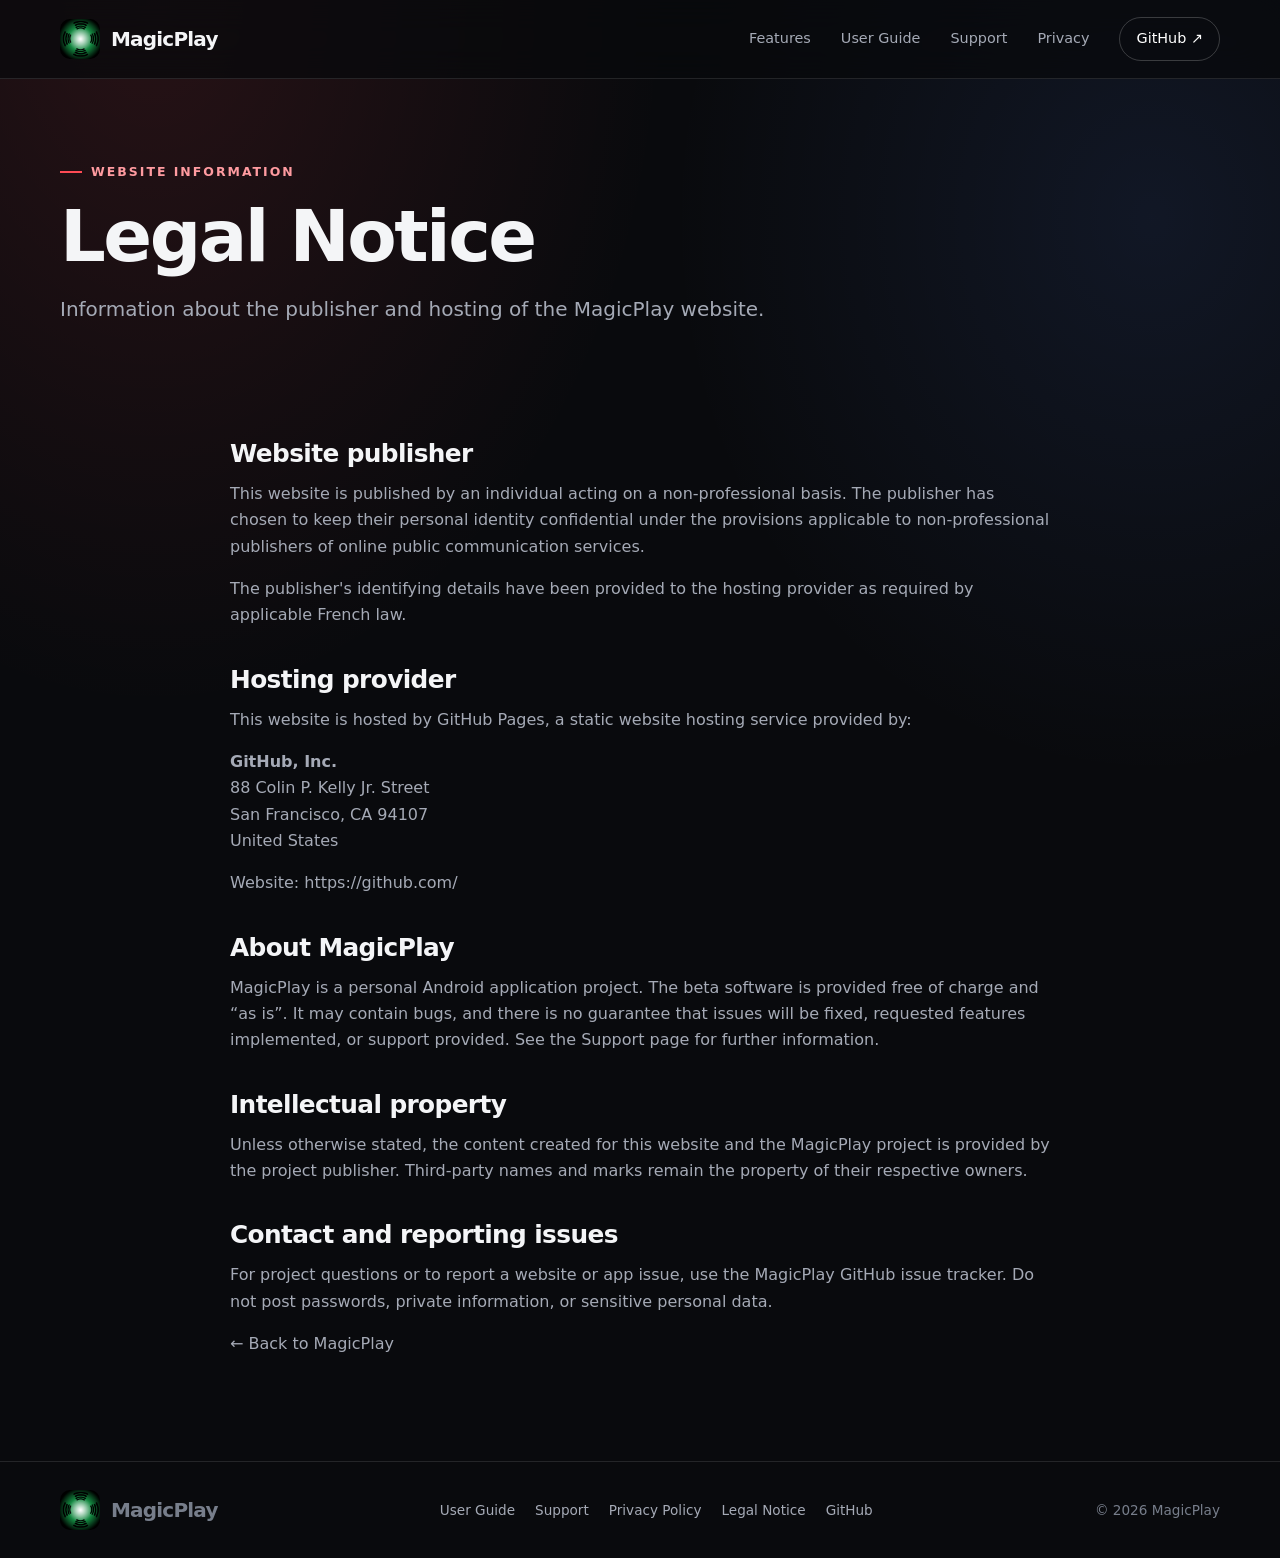
==== legal/index.html @ ddb54248 "Add legal notice page" ====
<!doctype html>
<html lang="en">
<head>
  <meta charset="utf-8">
  <meta name="viewport" content="width=device-width, initial-scale=1">
  <meta name="theme-color" content="#090a0d">
  <meta name="description" content="Legal notice for the MagicPlay website and Android app.">
  <title>Legal Notice — MagicPlay</title>
  <link rel="icon" type="image/png" href="../Android/ic_launcher-playstore.png">
  <link rel="stylesheet" href="../assets/site.css">
</head>
<body>
  <header class="site-header"><div class="wrap nav">
    <a class="brand" href="../"><img class="brand-logo" src="../Android/ic_launcher-playstore.png" alt="" aria-hidden="true"> MagicPlay</a>
    <nav class="nav-links" aria-label="Main navigation"><a href="../#features">Features</a><a href="../user-guide.html">User Guide</a><a href="../support/">Support</a><a href="../privacy/">Privacy</a><a class="nav-cta" href="https://github.com/jimbarba/MagicPlay">GitHub <span aria-hidden="true">↗</span></a></nav>
  </div></header>
  <main>
    <section class="page-hero"><div class="wrap">
      <span class="eyebrow">Website information</span>
      <h1>Legal Notice</h1>
      <p class="lead">Information about the publisher and hosting of the MagicPlay website.</p>
    </div></section>
    <section class="wrap prose">
      <h2>Website publisher</h2>
      <p>This website is published by an individual acting on a non-professional basis. The publisher has chosen to keep their personal identity confidential under the provisions applicable to non-professional publishers of online public communication services.</p>
      <p>The publisher's identifying details have been provided to the hosting provider as required by applicable French law.</p>

      <h2>Hosting provider</h2>
      <p>This website is hosted by GitHub Pages, a static website hosting service provided by:</p>
      <p><strong>GitHub, Inc.</strong><br>
      88 Colin P. Kelly Jr. Street<br>
      San Francisco, CA 94107<br>
      United States</p>
      <p>Website: <a href="https://github.com/">https://github.com/</a></p>

      <h2>About MagicPlay</h2>
      <p>MagicPlay is a personal Android application project. The beta software is provided free of charge and “as is”. It may contain bugs, and there is no guarantee that issues will be fixed, requested features implemented, or support provided. See the <a href="../support/">Support page</a> for further information.</p>

      <h2>Intellectual property</h2>
      <p>Unless otherwise stated, the content created for this website and the MagicPlay project is provided by the project publisher. Third-party names and marks remain the property of their respective owners.</p>

      <h2>Contact and reporting issues</h2>
      <p>For project questions or to report a website or app issue, use the <a href="https://github.com/jimbarba/MagicPlay/issues">MagicPlay GitHub issue tracker</a>. Do not post passwords, private information, or sensitive personal data.</p>
      <p><a href="../">← Back to MagicPlay</a></p>
    </section>
  </main>
  <footer class="site-footer"><div class="wrap footer-inner"><a class="brand" href="../"><img class="brand-logo" src="../Android/ic_launcher-playstore.png" alt="" aria-hidden="true"> MagicPlay</a><div class="footer-links"><a href="../user-guide.html">User Guide</a><a href="../support/">Support</a><a href="../privacy/">Privacy Policy</a><a href="./">Legal Notice</a><a href="https://github.com/jimbarba/MagicPlay">GitHub</a></div><span>© 2026 MagicPlay</span></div></footer>
</body>
</html>
---- assets/site.css ----
:root {
  color-scheme: dark;
  --bg: #090a0d;
  --surface: #111319;
  --surface-2: #171a22;
  --text: #f4f5f7;
  --muted: #a5aab6;
  --line: rgba(255,255,255,.11);
  --red: #ff4b55;
  --blue: #5a8cff;
  --green: #82e0b0;
  --max: 1160px;
}
* { box-sizing: border-box; }
html { scroll-behavior: smooth; }
body {
  margin: 0;
  background:
    radial-gradient(ellipse at 12% 0%, rgba(255,75,85,.12), transparent 32rem),
    radial-gradient(ellipse at 90% 14%, rgba(90,140,255,.10), transparent 30rem),
    var(--bg);
  color: var(--text);
  font-family: Inter, ui-sans-serif, system-ui, -apple-system, BlinkMacSystemFont, "Segoe UI", sans-serif;
  font-size: 16px;
  line-height: 1.65;
  -webkit-font-smoothing: antialiased;
}
a { color: inherit; text-decoration: none; }
a:hover { color: var(--red); }
p { color: var(--muted); margin: 0 0 1rem; }
h1, h2, h3 { margin: 0; line-height: 1.08; letter-spacing: -.035em; }
h1 { font-size: clamp(2.7rem, 7vw, 5.7rem); max-width: 850px; }
h2 { font-size: clamp(2rem, 4vw, 3.2rem); }
h3 { font-size: 1.15rem; letter-spacing: -.02em; }
.wrap { width: min(var(--max), calc(100% - 40px)); margin-inline: auto; }
.site-header { border-bottom: 1px solid var(--line); background: rgba(9,10,13,.76); backdrop-filter: blur(16px); }
.nav { min-height: 78px; display: flex; align-items: center; justify-content: space-between; gap: 24px; }
.brand { display: inline-flex; align-items: center; gap: 11px; font-weight: 800; letter-spacing: -.04em; font-size: 1.25rem; }
.brand-mark { display: grid; place-items: center; width: 36px; height: 36px; border-radius: 11px; background: linear-gradient(135deg, var(--red), #c9254e); color: white; font-size: .95rem; font-weight: 900; box-shadow: 0 7px 28px rgba(255,75,85,.23); }
.brand-logo { display: block; width: 40px; height: 40px; object-fit: contain; border-radius: 10px; flex: 0 0 auto; }
.nav-links { display: flex; align-items: center; gap: clamp(14px, 3vw, 30px); color: var(--muted); font-size: .9rem; }
.nav-links a { transition: color .18s ease; }
.nav-links .nav-cta { color: white; border: 1px solid rgba(255,255,255,.2); border-radius: 999px; padding: 9px 16px; }
.nav-links .nav-cta:hover { border-color: var(--red); background: rgba(255,75,85,.1); }
.eyebrow { display: inline-flex; align-items: center; gap: 9px; color: #ff9ba0; font-size: .78rem; font-weight: 750; text-transform: uppercase; letter-spacing: .16em; }
.eyebrow:before { content: ""; width: 22px; height: 2px; background: var(--red); }
.hero { padding: clamp(72px, 11vw, 132px) 0 86px; }
.hero-grid { display: grid; grid-template-columns: minmax(0, 1.2fr) minmax(300px, .8fr); gap: 55px; align-items: center; }
.hero h1 { margin: 22px 0 24px; }
.gradient-text { background: linear-gradient(100deg, #fff 10%, #ff8b91 57%, #86a9ff 100%); -webkit-background-clip: text; background-clip: text; color: transparent; }
.lead { max-width: 650px; font-size: clamp(1.05rem, 1.8vw, 1.25rem); line-height: 1.75; }
.actions { display: flex; flex-wrap: wrap; gap: 12px; margin-top: 30px; }
.button { display: inline-flex; align-items: center; justify-content: center; gap: 10px; padding: 13px 19px; border-radius: 999px; font-size: .94rem; font-weight: 750; border: 1px solid transparent; transition: transform .18s ease, border-color .18s ease, background .18s ease; }
.button:hover { transform: translateY(-2px); color: white; }
.button-primary { background: var(--red); color: #fff; box-shadow: 0 10px 32px rgba(255,75,85,.22); }
.button-primary:hover { background: #ff626b; }
.button-secondary { border-color: var(--line); background: rgba(255,255,255,.035); color: var(--text); }
.button-secondary:hover { border-color: rgba(255,255,255,.3); }
.microcopy { margin-top: 14px; font-size: .82rem; color: #777e8b; }

/* Real Android app screenshot in the homepage hero */
.screenshot-stage { min-height: 0; padding: 12px 0 24px; }
.screenshot-stage:before { width: 360px; height: 360px; }
.app-screenshot { width: min(330px, 82vw); margin: 0; text-align: center; }
.app-screenshot img { display: block; width: 100%; height: auto; max-height: 690px; object-fit: contain; border: 1px solid rgba(255,255,255,.2); border-radius: 24px; background: #111319; box-shadow: 0 35px 100px rgba(0,0,0,.55), 0 0 0 6px rgba(255,255,255,.025); }
.app-screenshot figcaption { margin-top: 13px; color: var(--muted); font-size: .78rem; }

.device-stage { min-height: 420px; position: relative; display: grid; place-items: center; isolation: isolate; }
.device-stage:before { content: ""; position: absolute; width: 310px; height: 310px; border-radius: 50%; background: radial-gradient(circle, rgba(255,75,85,.18), rgba(90,140,255,.09) 52%, transparent 70%); filter: blur(8px); z-index: -1; }
.device { width: min(290px, 78vw); border: 1px solid rgba(255,255,255,.2); border-radius: 31px; background: linear-gradient(160deg, #20232d, #0e1015 70%); padding: 12px; box-shadow: 0 35px 100px rgba(0,0,0,.55), 0 0 0 6px rgba(255,255,255,.025); transform: rotate(3deg); }
.device-top { display: flex; align-items: center; justify-content: space-between; padding: 8px 8px 16px; color: #aab0be; font-size: .65rem; }
.app-title { display: flex; justify-content: space-between; align-items: center; padding: 12px 10px 18px; }
.app-title strong { font-size: 1.05rem; }
.live-pill { color: #ff9ba0; background: rgba(255,75,85,.12); border: 1px solid rgba(255,75,85,.24); border-radius: 999px; padding: 3px 8px; font-size: .6rem; text-transform: uppercase; letter-spacing: .12em; }
.track { padding: 12px; margin: 7px 0; background: rgba(255,255,255,.045); border: 1px solid rgba(255,255,255,.07); border-radius: 13px; }
.track-head { display: flex; align-items: center; justify-content: space-between; gap: 8px; font-size: .76rem; font-weight: 700; }
.track-sub { font-size: .62rem; color: #8d94a3; margin-top: 3px; }
.track-line { height: 4px; background: #353946; border-radius: 5px; margin-top: 13px; overflow: hidden; }
.track-line span { display: block; height: 100%; width: 68%; background: linear-gradient(90deg, var(--red), #ff9a70); border-radius: inherit; }
.midi-row { display: grid; grid-template-columns: repeat(3, 1fr); gap: 7px; margin-top: 12px; }
.midi-chip { text-align: center; padding: 9px 2px; border-radius: 9px; background: rgba(90,140,255,.1); border: 1px solid rgba(90,140,255,.2); color: #a9c2ff; font-size: .62rem; }
.float-note { position: absolute; padding: 11px 14px; background: rgba(20,23,31,.93); border: 1px solid var(--line); border-radius: 13px; box-shadow: 0 14px 38px rgba(0,0,0,.3); color: var(--text); font-size: .8rem; }
.float-note small { display: block; color: var(--muted); font-size: .68rem; }
.float-note.note-one { top: 54px; right: -5px; }
.float-note.note-two { bottom: 42px; left: -20px; }
.section { padding: 88px 0; border-top: 1px solid var(--line); }
.section-heading { max-width: 680px; margin-bottom: 34px; }
.section-heading h2 { margin: 15px 0 16px; }
.section-heading p { font-size: 1.04rem; }
.feature-grid { display: grid; grid-template-columns: repeat(3, minmax(0,1fr)); gap: 15px; }
.feature-card { padding: 25px; border-radius: 19px; border: 1px solid var(--line); background: linear-gradient(150deg, rgba(255,255,255,.045), rgba(255,255,255,.015)); min-height: 215px; }
.feature-icon { width: 42px; height: 42px; display: grid; place-items: center; border-radius: 13px; margin-bottom: 22px; background: rgba(255,75,85,.11); color: #ff858b; font-weight: 800; font-size: 1.1rem; }
.feature-card:nth-child(2) .feature-icon, .feature-card:nth-child(5) .feature-icon { background: rgba(90,140,255,.13); color: #9db9ff; }
.feature-card h3 { margin-bottom: 10px; }
.feature-card p { font-size: .93rem; margin: 0; }
.status-label { display: inline-flex; align-items: center; border: 1px solid rgba(130,224,176,.22); color: var(--green); background: rgba(130,224,176,.07); border-radius: 999px; padding: 4px 9px; font-size: .7rem; font-weight: 750; margin-bottom: 14px; }
.status-label.planned { color: #c3c8d4; border-color: rgba(255,255,255,.15); background: rgba(255,255,255,.045); }
.split { display: grid; grid-template-columns: .8fr 1.2fr; gap: 70px; align-items: start; }
.steps { display: grid; gap: 20px; }
.step { display: grid; grid-template-columns: 42px 1fr; gap: 16px; }
.step-number { width: 42px; height: 42px; display: grid; place-items: center; border-radius: 14px; background: var(--surface-2); border: 1px solid var(--line); color: #ff9ba0; font-weight: 800; }
.step h3 { margin: 3px 0 7px; }
.step p { margin: 0; }
.callout { padding: clamp(28px, 5vw, 48px); border: 1px solid rgba(255,75,85,.24); border-radius: 24px; background: radial-gradient(ellipse at top right, rgba(90,140,255,.12), transparent 55%), linear-gradient(135deg, rgba(255,75,85,.09), rgba(255,255,255,.025)); display: flex; align-items: center; justify-content: space-between; gap: 28px; }
.callout h2 { font-size: clamp(1.8rem, 3vw, 2.6rem); margin: 12px 0; }
.callout p { max-width: 650px; margin: 0; }
.page-hero { padding: 76px 0 38px; }
.page-hero h1 { font-size: clamp(2.7rem, 6vw, 4.5rem); margin: 16px 0; }
.page-hero .lead { max-width: 740px; }
.prose { max-width: 820px; padding: 22px 0 88px; }
.prose h2 { font-size: 1.55rem; margin: 38px 0 13px; letter-spacing: -.025em; }
.prose h3 { margin: 25px 0 9px; }
.prose p, .prose li { color: var(--muted); }
.prose ul { padding-left: 1.3rem; }
.prose li { padding: 3px 0; }
.note { border: 1px solid var(--line); border-radius: 14px; background: rgba(255,255,255,.035); padding: 17px 20px; margin: 24px 0; }
.note p:last-child { margin-bottom: 0; }
.site-footer { border-top: 1px solid var(--line); padding: 28px 0; color: #777e8b; font-size: .85rem; }
.footer-inner { display: flex; justify-content: space-between; align-items: center; gap: 20px; flex-wrap: wrap; }
.footer-links { display: flex; gap: 20px; flex-wrap: wrap; }
.footer-links a { color: var(--muted); }
@media (max-width: 850px) {
  .hero-grid, .split { grid-template-columns: 1fr; gap: 32px; }
  .hero-grid { gap: 18px; }
  .device-stage { min-height: 390px; max-width: 480px; width: 100%; margin: 0 auto; }
  .feature-grid { grid-template-columns: repeat(2, minmax(0,1fr)); }
  .callout { align-items: flex-start; flex-direction: column; }
  .float-note.note-one { right: 0; }
}
@media (max-width: 560px) {
  .wrap { width: min(var(--max), calc(100% - 28px)); }
  .nav { min-height: 68px; gap: 12px; }
  .nav-links { gap: 12px; font-size: .8rem; }
  .nav-links a:not(.nav-cta) { display: none; }
  .nav-links .nav-cta { padding: 8px 12px; }
  .hero { padding-top: 66px; }
  .feature-grid { grid-template-columns: 1fr; }
  .feature-card { min-height: auto; }
  .device-stage { min-height: 360px; }
  .device { width: min(270px, 76vw); }
  .float-note.note-one { top: 28px; right: -2px; }
  .float-note.note-two { bottom: 18px; left: -2px; }
  .section { padding: 64px 0; }
  .page-hero { padding-top: 58px; }
}
@media (prefers-reduced-motion: reduce) {
  html { scroll-behavior: auto; }
  *, *::before, *::after { transition-duration: .01ms !important; animation-duration: .01ms !important; }
}
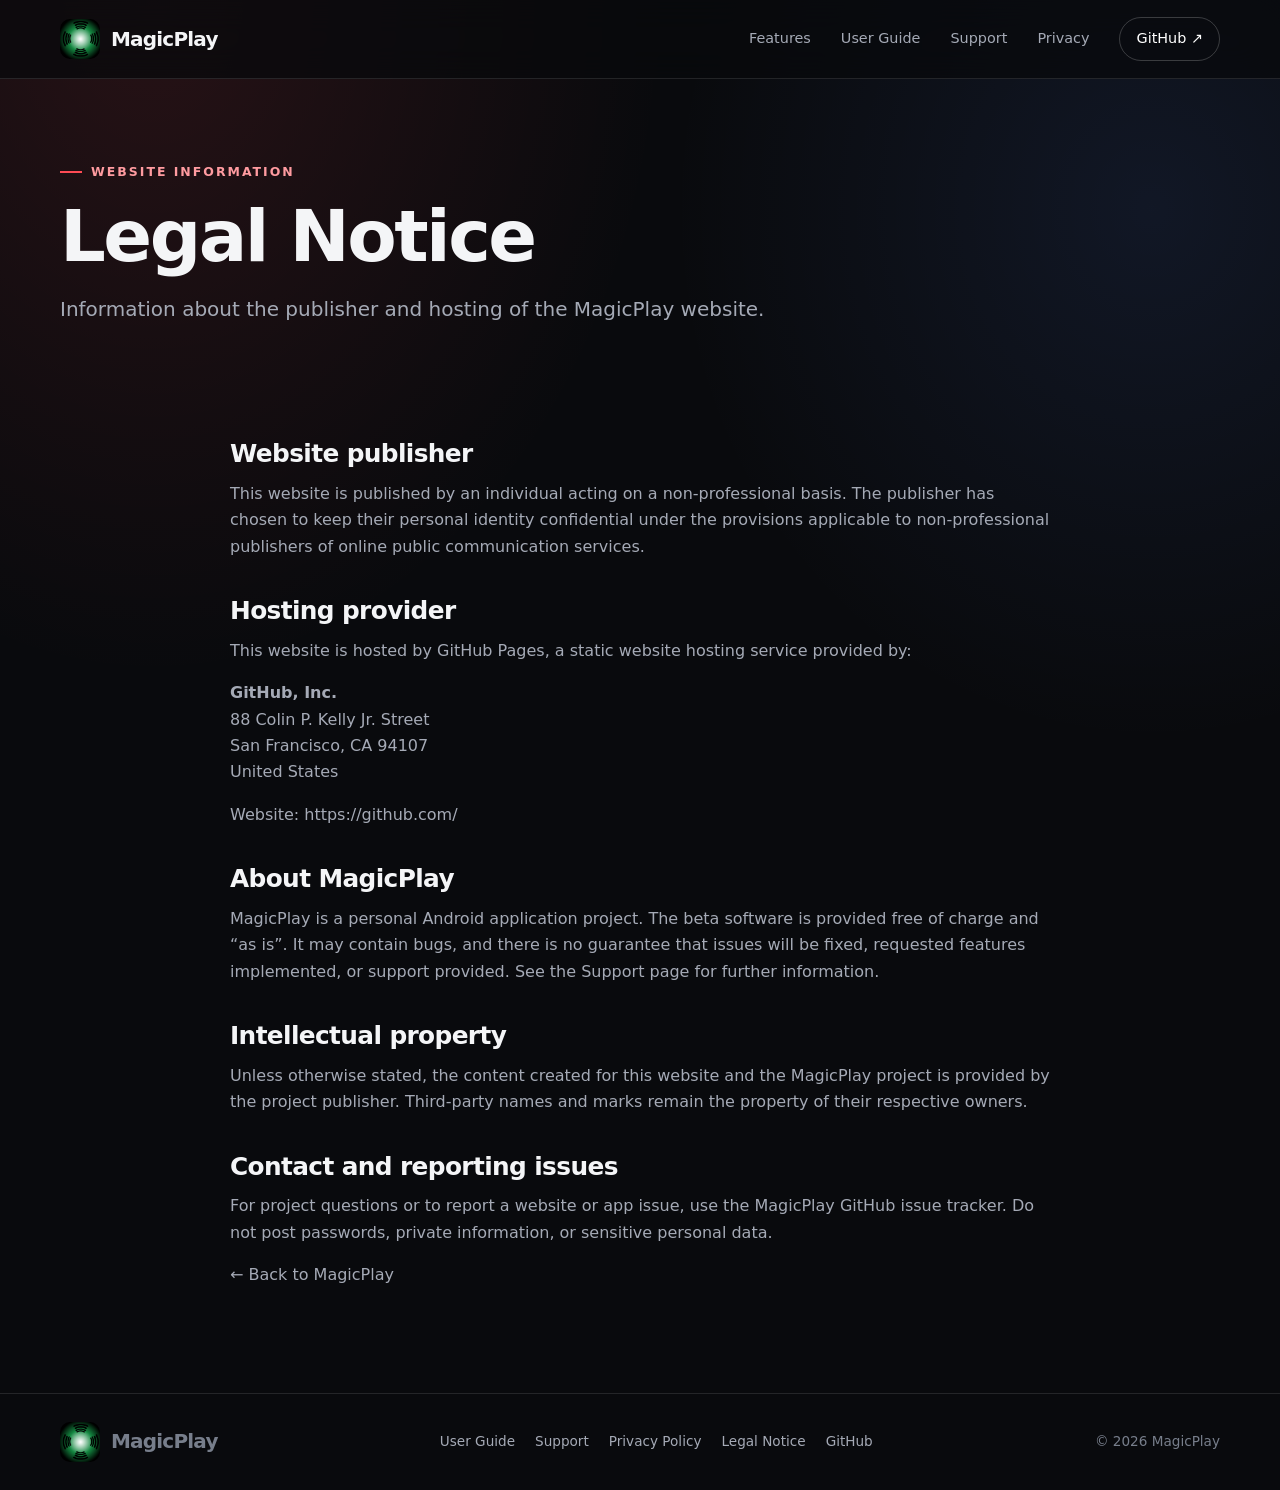
==== commit 312780d5: "Remove unverified hosting information statement" ====
--- a/legal/index.html
+++ b/legal/index.html
@@ -23,8 +23,6 @@
     <section class="wrap prose">
       <h2>Website publisher</h2>
       <p>This website is published by an individual acting on a non-professional basis. The publisher has chosen to keep their personal identity confidential under the provisions applicable to non-professional publishers of online public communication services.</p>
-      <p>The publisher's identifying details have been provided to the hosting provider as required by applicable French law.</p>
-
       <h2>Hosting provider</h2>
       <p>This website is hosted by GitHub Pages, a static website hosting service provided by:</p>
       <p><strong>GitHub, Inc.</strong><br>
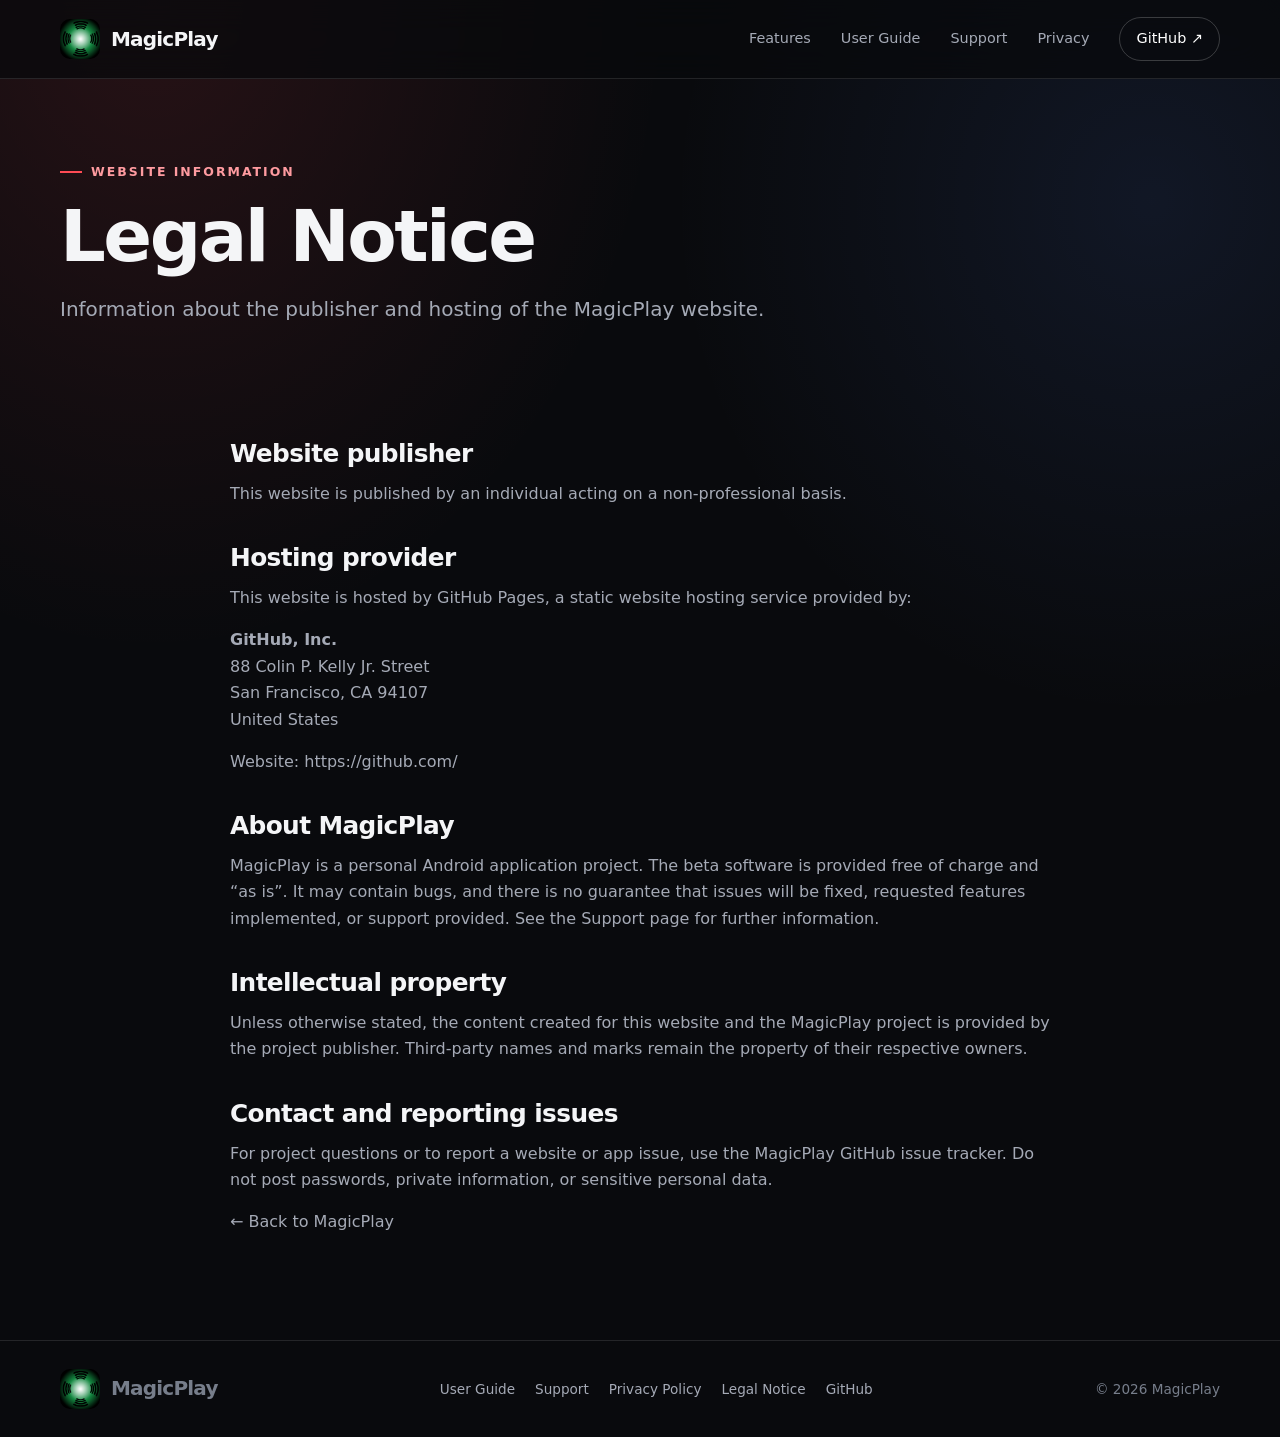
==== commit db51b691: "Update index.html" ====
--- a/legal/index.html
+++ b/legal/index.html
@@ -22,7 +22,7 @@
     </div></section>
     <section class="wrap prose">
       <h2>Website publisher</h2>
-      <p>This website is published by an individual acting on a non-professional basis. The publisher has chosen to keep their personal identity confidential under the provisions applicable to non-professional publishers of online public communication services.</p>
+      <p>This website is published by an individual acting on a non-professional basis.</p>
       <h2>Hosting provider</h2>
       <p>This website is hosted by GitHub Pages, a static website hosting service provided by:</p>
       <p><strong>GitHub, Inc.</strong><br>
